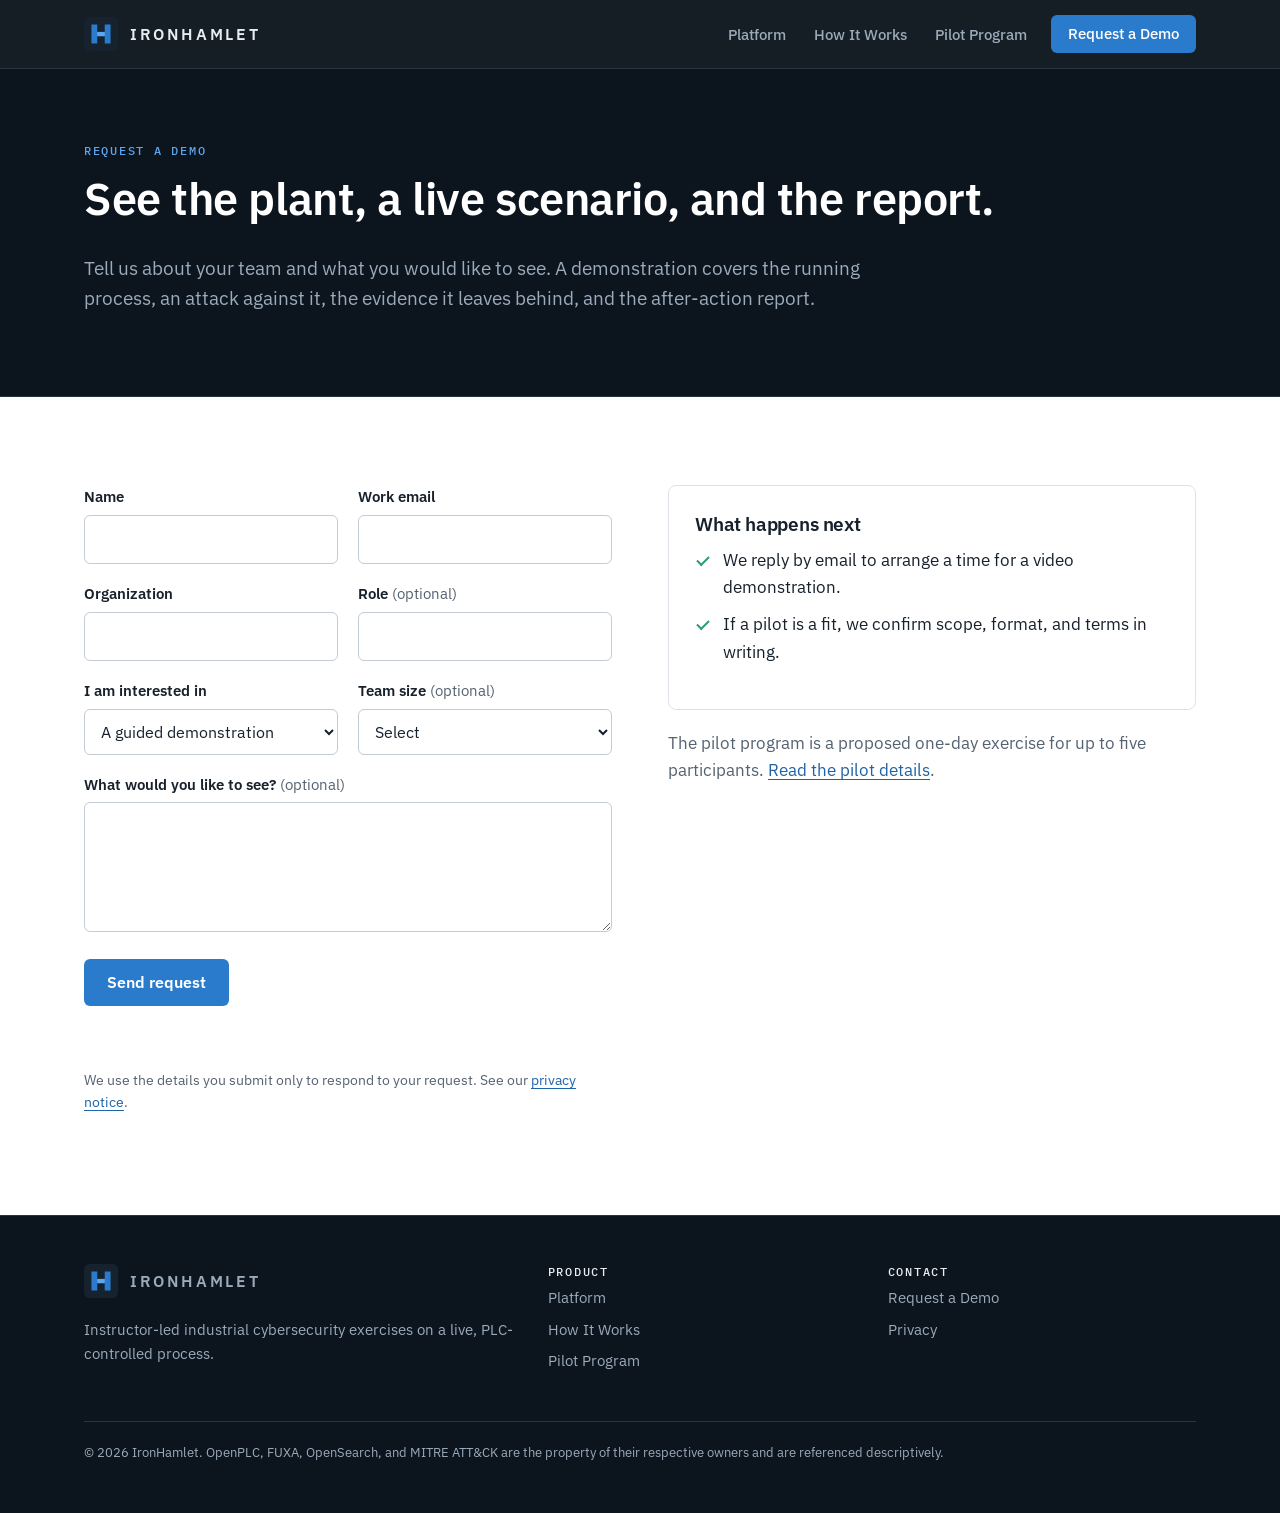
==== contact/index.html @ 6c57e278 "Initial IronHamlet marketing site Static, responsive site for ironhamlet.com: homepage, platform, pi" ====
<!doctype html>
<html lang="en">
<head>
  <meta charset="utf-8">
  <meta name="viewport" content="width=device-width, initial-scale=1">
  <title>Request a Demo | IronHamlet</title>
  <meta name="description" content="Request a guided demonstration of IronHamlet, or ask about the one-day industrial cybersecurity pilot program.">
  <link rel="canonical" href="https://ironhamlet.com/contact/">
  <meta name="theme-color" content="#0c141d">
  <meta property="og:type" content="website">
  <meta property="og:site_name" content="IronHamlet">
  <meta property="og:title" content="Request a Demo | IronHamlet">
  <meta property="og:description" content="Request a guided demonstration of IronHamlet, or ask about the one-day industrial cybersecurity pilot program.">
  <meta property="og:url" content="https://ironhamlet.com/contact/">
  <meta property="og:image" content="https://ironhamlet.com/assets/img/og-image.png">
  <meta property="og:image:width" content="1200">
  <meta property="og:image:height" content="630">
  <meta property="og:image:alt" content="IronHamlet: industrial cybersecurity exercises on a live plant">
  <meta name="twitter:card" content="summary_large_image">
  <meta name="twitter:title" content="Request a Demo | IronHamlet">
  <meta name="twitter:description" content="Request a guided demonstration of IronHamlet, or ask about the one-day industrial cybersecurity pilot program.">
  <meta name="twitter:image" content="https://ironhamlet.com/assets/img/og-image.png">
  <link rel="icon" href="/assets/img/mark.svg" type="image/svg+xml">
  <link rel="apple-touch-icon" href="/assets/img/apple-touch-icon.png">
  <link rel="preconnect" href="https://fonts.googleapis.com">
  <link rel="preconnect" href="https://fonts.gstatic.com" crossorigin>
  <link href="https://fonts.googleapis.com/css2?family=IBM+Plex+Mono:wght@500&family=IBM+Plex+Sans:wght@400;500;600&display=swap" rel="stylesheet">
  <link rel="stylesheet" href="/assets/css/site.css">
</head>
<body>
  <a class="skip-link" href="#main">Skip to content</a>

  <header class="site-header">
    <div class="container">
      <a class="brand" href="/" aria-label="IronHamlet home">
        <svg viewBox="0 0 64 64" aria-hidden="true"><rect width="64" height="64" rx="10" fill="#16222e"/><path d="M14 14h11v14h14V14h11v36H39V36H25v14H14z" fill="#2b7bcc"/><path d="M25 28h14v8H25z" fill="#5ea6ee"/></svg>
        <span class="brand-name">IRONHAMLET</span>
      </a>
      <button class="nav-toggle" type="button" aria-expanded="false" aria-controls="site-nav">Menu</button>
      <nav id="site-nav" class="nav" aria-label="Primary">
        <a href="/platform/">Platform</a>
        <a href="/#how-it-works">How It Works</a>
        <a href="/pilot/">Pilot Program</a>
        <a class="btn btn-primary" href="/contact/">Request a Demo</a>
      </nav>
    </div>
  </header>

  <main id="main">
    <section class="page-hero">
      <div class="container">
        <p class="eyebrow">Request a demo</p>
        <h1>See the plant, a live scenario, and the report.</h1>
        <p class="lead">Tell us about your team and what you would like to see. A demonstration covers the running process, an attack against it, the evidence it leaves behind, and the after-action report.</p>
      </div>
    </section>

    <section>
      <div class="container split" style="align-items:start">
        <form id="demo-form" class="form" data-endpoint="" data-mailto="" novalidate>
          <div class="field">
            <label for="f-name">Name</label>
            <input id="f-name" name="name" type="text" autocomplete="name" required maxlength="120">
          </div>
          <div class="field">
            <label for="f-email">Work email</label>
            <input id="f-email" name="email" type="email" autocomplete="email" required maxlength="160">
          </div>
          <div class="field">
            <label for="f-org">Organization</label>
            <input id="f-org" name="organization" type="text" autocomplete="organization" required maxlength="160">
          </div>
          <div class="field">
            <label for="f-role">Role <span class="opt">(optional)</span></label>
            <input id="f-role" name="role" type="text" autocomplete="organization-title" maxlength="120">
          </div>
          <div class="field">
            <label for="f-interest">I am interested in</label>
            <select id="f-interest" name="interest" required>
              <option value="Demonstration">A guided demonstration</option>
              <option value="Pilot">The one-day pilot program</option>
              <option value="Other">Something else</option>
            </select>
          </div>
          <div class="field">
            <label for="f-size">Team size <span class="opt">(optional)</span></label>
            <select id="f-size" name="team_size">
              <option value="">Select</option>
              <option>1 to 5</option>
              <option>6 to 15</option>
              <option>16 or more</option>
            </select>
          </div>
          <div class="field full">
            <label for="f-msg">What would you like to see? <span class="opt">(optional)</span></label>
            <textarea id="f-msg" name="message" maxlength="3000"></textarea>
          </div>
          <div class="hp" aria-hidden="true">
            <label for="f-gotcha">Leave this field empty</label>
            <input id="f-gotcha" name="_gotcha" type="text" tabindex="-1" autocomplete="off">
          </div>
          <input type="hidden" name="_subject" value="IronHamlet demo request">
          <div class="full">
            <button class="btn btn-primary" type="submit">Send request</button>
          </div>
          <p id="form-status" class="form-status" role="status" aria-live="polite"></p>
          <p class="fineprint full">We use the details you submit only to respond to your request. See our <a href="/privacy/">privacy notice</a>.</p>
        </form>

        <div>
          <div class="card">
            <h3>What happens next</h3>
            <ul class="checks" style="margin-top:12px">
              <li>We reply by email to arrange a time for a video demonstration.</li>
              <li>If a pilot is a fit, we confirm scope, format, and terms in writing.</li>
            </ul>
          </div>
          <p class="muted" style="margin-top:20px">The pilot program is a proposed one-day exercise for up to five participants. <a href="/pilot/">Read the pilot details</a>.</p>
        </div>
      </div>
    </section>
  </main>

  <footer class="site-footer">
    <div class="container">
      <div>
        <a class="brand" href="/" aria-label="IronHamlet home">
          <svg viewBox="0 0 64 64" aria-hidden="true"><rect width="64" height="64" rx="10" fill="#16222e"/><path d="M14 14h11v14h14V14h11v36H39V36H25v14H14z" fill="#2b7bcc"/><path d="M25 28h14v8H25z" fill="#5ea6ee"/></svg>
          <span class="brand-name">IRONHAMLET</span>
        </a>
        <p style="margin-top:14px">Instructor-led industrial cybersecurity exercises on a live, PLC-controlled process.</p>
      </div>
      <div>
        <h4>Product</h4>
        <ul>
          <li><a href="/platform/">Platform</a></li>
          <li><a href="/#how-it-works">How It Works</a></li>
          <li><a href="/pilot/">Pilot Program</a></li>
        </ul>
      </div>
      <div>
        <h4>Contact</h4>
        <ul>
          <li><a href="/contact/">Request a Demo</a></li>
          <li><a href="/privacy/">Privacy</a></li>
        </ul>
      </div>
      <p class="legal">&copy; <span id="year">2026</span> IronHamlet. OpenPLC, FUXA, OpenSearch, and MITRE ATT&amp;CK are the property of their respective owners and are referenced descriptively.</p>
    </div>
  </footer>
  <script src="/assets/js/site.js" defer></script>
</body>
</html>
---- assets/css/site.css ----
/* IronHamlet marketing site — single stylesheet, no build step. */

:root {
  --ink: #0c141d;
  --ink-2: #121d29;
  --ink-3: #1a2734;
  --line-dark: #253545;
  --paper: #ffffff;
  --paper-2: #f4f6f8;
  --line: #dde3e9;
  --text: #17212c;
  --text-muted: #556270;
  --text-on-dark: #e8edf2;
  --muted-on-dark: #9aabbb;
  --accent: #2b7bcc;
  --accent-strong: #1f63a8;
  --accent-on-dark: #5ea6ee;
  --signal: #e2a72e;
  --ok: #2f9e6e;
  --alarm: #d4543f;
  --radius: 6px;
  --max: 1160px;
  --font: "IBM Plex Sans", system-ui, -apple-system, "Segoe UI", Roboto, sans-serif;
  --mono: "IBM Plex Mono", ui-monospace, "SFMono-Regular", Consolas, monospace;
}

*, *::before, *::after { box-sizing: border-box; }

html { -webkit-text-size-adjust: 100%; scroll-behavior: smooth; }
@media (prefers-reduced-motion: reduce) { html { scroll-behavior: auto; } }

body {
  margin: 0;
  font-family: var(--font);
  font-size: 17px;
  line-height: 1.6;
  color: var(--text);
  background: var(--paper);
}

img, svg { max-width: 100%; height: auto; display: block; }

a { color: var(--accent-strong); text-underline-offset: 3px; }
a:hover { color: var(--accent); }

:focus-visible { outline: 3px solid var(--signal); outline-offset: 2px; }

h1, h2, h3, h4 { line-height: 1.2; margin: 0 0 .6em; font-weight: 600; letter-spacing: -0.01em; }
h1 { font-size: clamp(2.1rem, 4.6vw, 3.3rem); }
h2 { font-size: clamp(1.6rem, 3vw, 2.2rem); }
h3 { font-size: 1.2rem; }
p { margin: 0 0 1em; }

.container { width: 100%; max-width: var(--max); margin: 0 auto; padding: 0 24px; }
@media (max-width: 600px) { .container { padding: 0 16px; } }

.skip-link {
  position: absolute; left: -9999px; top: 8px; z-index: 100;
  background: var(--signal); color: var(--ink); padding: 8px 14px; border-radius: var(--radius);
  font-weight: 600; text-decoration: none;
}
.skip-link:focus { left: 8px; }

.eyebrow {
  font-family: var(--mono);
  font-size: .78rem;
  font-weight: 500;
  letter-spacing: .14em;
  text-transform: uppercase;
  color: var(--accent-strong);
  margin: 0 0 .9em;
}
.dark .eyebrow { color: var(--accent-on-dark); }

.lead { font-size: 1.18rem; color: var(--text-muted); max-width: 44em; }
.dark .lead { color: var(--muted-on-dark); }

/* ---------- Header ---------- */
.site-header {
  position: sticky; top: 0; z-index: 50;
  background: rgba(12, 20, 29, .96);
  backdrop-filter: saturate(140%) blur(6px);
  border-bottom: 1px solid var(--line-dark);
}
.site-header .container { display: flex; align-items: center; justify-content: space-between; min-height: 68px; gap: 16px; }
.brand { display: inline-flex; align-items: center; gap: 12px; color: var(--text-on-dark); text-decoration: none; }
.brand:hover { color: #fff; }
.brand svg { width: 34px; height: 34px; flex: none; }
.brand-name { font-weight: 600; letter-spacing: .16em; font-size: 1.02rem; }

.nav { display: flex; align-items: center; gap: 4px; }
.nav a {
  color: var(--muted-on-dark); text-decoration: none; font-size: .95rem; font-weight: 500;
  padding: 8px 12px; border-radius: var(--radius);
}
.nav a:hover, .nav a[aria-current="page"] { color: #fff; }
.nav a[aria-current="page"] { box-shadow: inset 0 -2px 0 var(--accent-on-dark); border-radius: 0; }
.nav .btn { margin-left: 8px; }

.nav-toggle {
  display: none; background: none; border: 1px solid var(--line-dark); color: var(--text-on-dark);
  border-radius: var(--radius); padding: 8px 10px; font: inherit; font-size: .9rem; cursor: pointer;
}

@media (max-width: 860px) {
  .nav-toggle { display: inline-flex; align-items: center; gap: 8px; }
  .nav {
    display: none; position: absolute; left: 0; right: 0; top: 68px;
    flex-direction: column; align-items: stretch; gap: 0;
    background: var(--ink); border-bottom: 1px solid var(--line-dark); padding: 8px 16px 16px;
  }
  .nav.open { display: flex; }
  .nav a { padding: 12px 4px; border-bottom: 1px solid var(--line-dark); }
  .nav a[aria-current="page"] { box-shadow: none; color: var(--accent-on-dark); }
  .nav .btn { margin: 14px 0 0; text-align: center; border-bottom: 0; }
}

/* ---------- Buttons ---------- */
.btn {
  display: inline-block; font-weight: 600; font-size: 1rem; text-decoration: none; line-height: 1.2;
  padding: 13px 22px; border-radius: var(--radius); border: 1px solid transparent; cursor: pointer;
  font-family: inherit; transition: background-color .15s, border-color .15s, color .15s;
}
.btn-primary { background: var(--accent); color: #fff; }
.btn-primary:hover { background: var(--accent-strong); color: #fff; }
.btn-secondary { background: transparent; color: var(--accent-strong); border-color: var(--accent); }
.btn-secondary:hover { background: rgba(43, 123, 204, .08); }
.dark .btn-secondary { color: var(--text-on-dark); border-color: #3c5266; }
.dark .btn-secondary:hover { border-color: var(--accent-on-dark); background: rgba(94, 166, 238, .08); color: #fff; }
.nav .btn { padding: 9px 16px; font-size: .92rem; color: #fff; }
.btn-row { display: flex; flex-wrap: wrap; gap: 12px; margin-top: 28px; }

/* ---------- Sections ---------- */
section { padding: 88px 0; }
@media (max-width: 600px) { section { padding: 60px 0; } }
.alt { background: var(--paper-2); border-top: 1px solid var(--line); border-bottom: 1px solid var(--line); }
.dark { background: var(--ink); color: var(--text-on-dark); }
.section-head { max-width: 760px; margin-bottom: 44px; }

/* ---------- Hero ---------- */
.hero {
  position: relative; overflow: hidden; padding: 96px 0 88px;
  background:
    linear-gradient(rgba(12,20,29,.0), rgba(12,20,29,.0)),
    repeating-linear-gradient(0deg, rgba(255,255,255,.028) 0 1px, transparent 1px 44px),
    repeating-linear-gradient(90deg, rgba(255,255,255,.028) 0 1px, transparent 1px 44px),
    var(--ink);
}
.hero-grid { display: grid; grid-template-columns: 1.05fr .95fr; gap: 56px; align-items: center; }
.hero h1 { color: #fff; }
.hero .lead { margin-bottom: 0; }
@media (max-width: 960px) { .hero-grid { grid-template-columns: 1fr; gap: 44px; } }
@media (max-width: 600px) { .hero { padding: 60px 0 56px; } }

.page-hero { padding: 72px 0 64px; background: var(--ink); color: var(--text-on-dark); border-bottom: 1px solid var(--line-dark); }
.page-hero h1 { color: #fff; font-size: clamp(1.9rem, 4vw, 2.8rem); }

/* ---------- Schematic figure ---------- */
.schematic {
  margin: 0;
  background: var(--ink-2); border: 1px solid var(--line-dark); border-radius: 10px; padding: 18px;
  box-shadow: 0 30px 60px rgba(0,0,0,.35);
}
.schematic figcaption { font-size: .8rem; color: var(--muted-on-dark); margin-top: 10px; font-family: var(--mono); letter-spacing: .04em; }

/* ---------- Cards & grids ---------- */
.grid-3 { display: grid; grid-template-columns: repeat(3, 1fr); gap: 24px; }
.grid-2 { display: grid; grid-template-columns: repeat(2, 1fr); gap: 24px; }
.grid-4 { display: grid; grid-template-columns: repeat(4, 1fr); gap: 20px; }
@media (max-width: 960px) { .grid-4 { grid-template-columns: repeat(2, 1fr); } .grid-3 { grid-template-columns: 1fr 1fr; } }
@media (max-width: 680px) { .grid-4, .grid-3, .grid-2 { grid-template-columns: 1fr; } }

.card {
  background: var(--paper); border: 1px solid var(--line); border-radius: 8px; padding: 26px;
}
.card h3 { margin-bottom: .45em; }
.card p:last-child { margin-bottom: 0; }
.card p { color: var(--text-muted); font-size: .98rem; }
.dark .card { background: var(--ink-2); border-color: var(--line-dark); }
.dark .card p { color: var(--muted-on-dark); }
.dark .card h3 { color: #fff; }

.icon {
  width: 40px; height: 40px; border-radius: 8px; display: grid; place-items: center;
  background: rgba(43,123,204,.1); color: var(--accent-strong); margin-bottom: 16px;
}
.icon svg { width: 22px; height: 22px; }
.dark .icon { background: rgba(94,166,238,.12); color: var(--accent-on-dark); }

.tag {
  display: inline-block; font-family: var(--mono); font-size: .72rem; letter-spacing: .1em; text-transform: uppercase;
  padding: 3px 9px; border-radius: 999px; border: 1px solid currentColor; margin-bottom: 14px;
}
.tag-alarm { color: var(--alarm); }
.tag-signal { color: #b07f17; }
.dark .tag-signal { color: var(--signal); }

.scenario { border-top: 3px solid var(--accent); }
.scenario.view { border-top-color: var(--signal); }
.scenario .lesson { font-size: .95rem; color: var(--text); border-top: 1px solid var(--line); padding-top: 14px; margin-top: 16px; }
.scenario .lesson strong { font-family: var(--mono); font-size: .76rem; letter-spacing: .1em; text-transform: uppercase; color: var(--text-muted); display: block; margin-bottom: 4px; }

/* ---------- Steps ---------- */
.steps { list-style: none; margin: 0; padding: 0; display: grid; grid-template-columns: repeat(5, 1fr); gap: 18px; counter-reset: step; }
.steps li { position: relative; padding-top: 52px; }
.steps li::before {
  counter-increment: step; content: counter(step, decimal-leading-zero);
  position: absolute; top: 0; left: 0; font-family: var(--mono); font-weight: 500; font-size: .95rem;
  color: var(--accent-strong); border: 1px solid var(--accent); border-radius: 999px; width: 38px; height: 38px;
  display: grid; place-items: center; background: var(--paper);
}
.steps li::after { content: ""; position: absolute; top: 19px; left: 46px; right: -10px; height: 1px; background: var(--line); }
.steps li:last-child::after { display: none; }
.steps h3 { font-size: 1.05rem; }
.steps p { font-size: .95rem; color: var(--text-muted); margin: 0; }
@media (max-width: 960px) {
  .steps { grid-template-columns: 1fr; gap: 26px; }
  .steps li { padding: 0 0 0 58px; min-height: 38px; }
  .steps li::after { top: 46px; left: 19px; right: auto; width: 1px; height: calc(100% - 30px); }
}

/* ---------- Feature list ---------- */
.feature { display: grid; grid-template-columns: 40px 1fr; gap: 18px; padding: 26px 0; border-top: 1px solid var(--line); }
.feature:first-child { border-top: 0; padding-top: 0; }
.feature .icon { margin: 0; }
.feature h3 { margin-bottom: .35em; }
.feature p { color: var(--text-muted); margin: 0; }
.feature .benefit { color: var(--text); margin-top: 8px; font-size: .96rem; }
.feature .benefit b { font-weight: 600; }

/* ---------- Screenshot frame ---------- */
.shot { margin: 0; }
.shot .frame { border: 1px solid var(--line); border-radius: 10px; overflow: hidden; background: var(--ink); box-shadow: 0 18px 40px rgba(12,20,29,.14); }
.shot .bar { height: 30px; background: #1d2a37; display: flex; align-items: center; gap: 6px; padding: 0 12px; }
.shot .bar span { width: 9px; height: 9px; border-radius: 50%; background: #3a4c5e; }
.shot figcaption { font-size: .9rem; color: var(--text-muted); margin-top: 12px; }

.split { display: grid; grid-template-columns: 1fr 1fr; gap: 56px; align-items: center; }
@media (max-width: 900px) { .split { grid-template-columns: 1fr; gap: 36px; } }

ul.checks { list-style: none; padding: 0; margin: 0 0 1em; }
ul.checks li { position: relative; padding-left: 28px; margin-bottom: 10px; }
ul.checks li::before {
  content: ""; position: absolute; left: 2px; top: .5em; width: 12px; height: 7px;
  border-left: 2px solid var(--ok); border-bottom: 2px solid var(--ok); transform: rotate(-45deg);
}
.dark ul.checks li { color: var(--text-on-dark); }

/* ---------- Pilot ---------- */
.facts { display: grid; grid-template-columns: repeat(4, 1fr); gap: 1px; background: var(--line-dark); border: 1px solid var(--line-dark); border-radius: 8px; overflow: hidden; }
.facts div { background: var(--ink-2); padding: 22px 20px; }
.facts dt { font-family: var(--mono); font-size: .72rem; letter-spacing: .12em; text-transform: uppercase; color: var(--muted-on-dark); margin-bottom: 6px; }
.facts dd { margin: 0; font-size: 1.35rem; font-weight: 600; color: #fff; }
@media (max-width: 760px) { .facts { grid-template-columns: 1fr 1fr; } }

.note {
  border-left: 3px solid var(--signal); background: rgba(226,167,46,.08); padding: 14px 18px; border-radius: 0 6px 6px 0;
  font-size: .95rem; color: var(--text);
}
.dark .note { color: var(--text-on-dark); background: rgba(226,167,46,.1); }

table.schedule { width: 100%; border-collapse: collapse; font-size: .96rem; }
table.schedule th, table.schedule td { text-align: left; padding: 12px 14px; border-bottom: 1px solid var(--line); vertical-align: top; }
table.schedule th { font-family: var(--mono); font-size: .74rem; letter-spacing: .1em; text-transform: uppercase; color: var(--text-muted); font-weight: 500; }
table.schedule td:first-child { font-family: var(--mono); font-size: .88rem; white-space: nowrap; color: var(--text-muted); }
table.schedule td:nth-child(2) { font-weight: 600; white-space: nowrap; }
.table-wrap { overflow-x: auto; border: 1px solid var(--line); border-radius: 8px; background: var(--paper); }
@media (max-width: 640px) {
  table.schedule thead { display: none; }
  table.schedule tr { display: block; padding: 12px 14px; border-bottom: 1px solid var(--line); }
  table.schedule td { display: block; padding: 2px 0; border: 0; white-space: normal !important; }
}

details.faq { border-top: 1px solid var(--line); padding: 18px 0; }
details.faq:last-of-type { border-bottom: 1px solid var(--line); }
details.faq summary { cursor: pointer; font-weight: 600; list-style: none; display: flex; justify-content: space-between; gap: 16px; }
details.faq summary::-webkit-details-marker { display: none; }
details.faq summary::after { content: "+"; font-family: var(--mono); color: var(--accent-strong); font-size: 1.2rem; line-height: 1; }
details.faq[open] summary::after { content: "\2212"; }
details.faq p { color: var(--text-muted); margin: 12px 0 0; }

/* ---------- CTA band ---------- */
.cta-band { background: linear-gradient(135deg, #12304d, var(--ink) 70%); color: var(--text-on-dark); padding: 72px 0; }
.cta-band .container { display: flex; align-items: center; justify-content: space-between; gap: 32px; flex-wrap: wrap; }
.cta-band h2 { color: #fff; margin-bottom: .3em; }
.cta-band p { color: var(--muted-on-dark); margin: 0; max-width: 40em; }

/* ---------- Forms ---------- */
.form { display: grid; grid-template-columns: 1fr 1fr; gap: 18px 20px; }
.form .full { grid-column: 1 / -1; }
@media (max-width: 640px) { .form { grid-template-columns: 1fr; } }
.field label { display: block; font-weight: 600; font-size: .92rem; margin-bottom: 6px; }
.field .opt { font-weight: 400; color: var(--text-muted); }
.field input, .field select, .field textarea {
  width: 100%; font: inherit; font-size: 1rem; color: var(--text); background: #fff;
  border: 1px solid #c3ccd5; border-radius: var(--radius); padding: 11px 12px;
}
.field textarea { min-height: 130px; resize: vertical; }
.field input:focus, .field select:focus, .field textarea:focus { outline: 2px solid var(--accent); outline-offset: 0; border-color: var(--accent); }
.hp { position: absolute !important; left: -10000px !important; width: 1px; height: 1px; overflow: hidden; }
.form-status { grid-column: 1 / -1; margin: 0; font-weight: 500; min-height: 1.6em; }
.form-status.ok { color: var(--ok); }
.form-status.err { color: var(--alarm); }
.fineprint { font-size: .86rem; color: var(--text-muted); }

/* ---------- Footer ---------- */
.site-footer { background: var(--ink); color: var(--muted-on-dark); padding: 48px 0 36px; font-size: .92rem; border-top: 1px solid var(--line-dark); }
.site-footer .container { display: grid; grid-template-columns: 1.4fr 1fr 1fr; gap: 32px; }
.site-footer h4 { color: var(--text-on-dark); font-size: .78rem; font-family: var(--mono); letter-spacing: .14em; text-transform: uppercase; font-weight: 500; }
.site-footer ul { list-style: none; padding: 0; margin: 0; }
.site-footer li { margin-bottom: 8px; }
.site-footer a { color: var(--muted-on-dark); text-decoration: none; }
.site-footer a:hover { color: #fff; }
.site-footer .legal { grid-column: 1 / -1; border-top: 1px solid var(--line-dark); padding-top: 20px; margin-top: 8px; font-size: .84rem; }
@media (max-width: 760px) { .site-footer .container { grid-template-columns: 1fr; } }

.muted { color: var(--text-muted); }
.center { text-align: center; }
.mt-0 { margin-top: 0; }
.mb-0 { margin-bottom: 0; }

.page-hero .lead { color: var(--muted-on-dark); }
.page-hero .eyebrow { color: var(--accent-on-dark); }
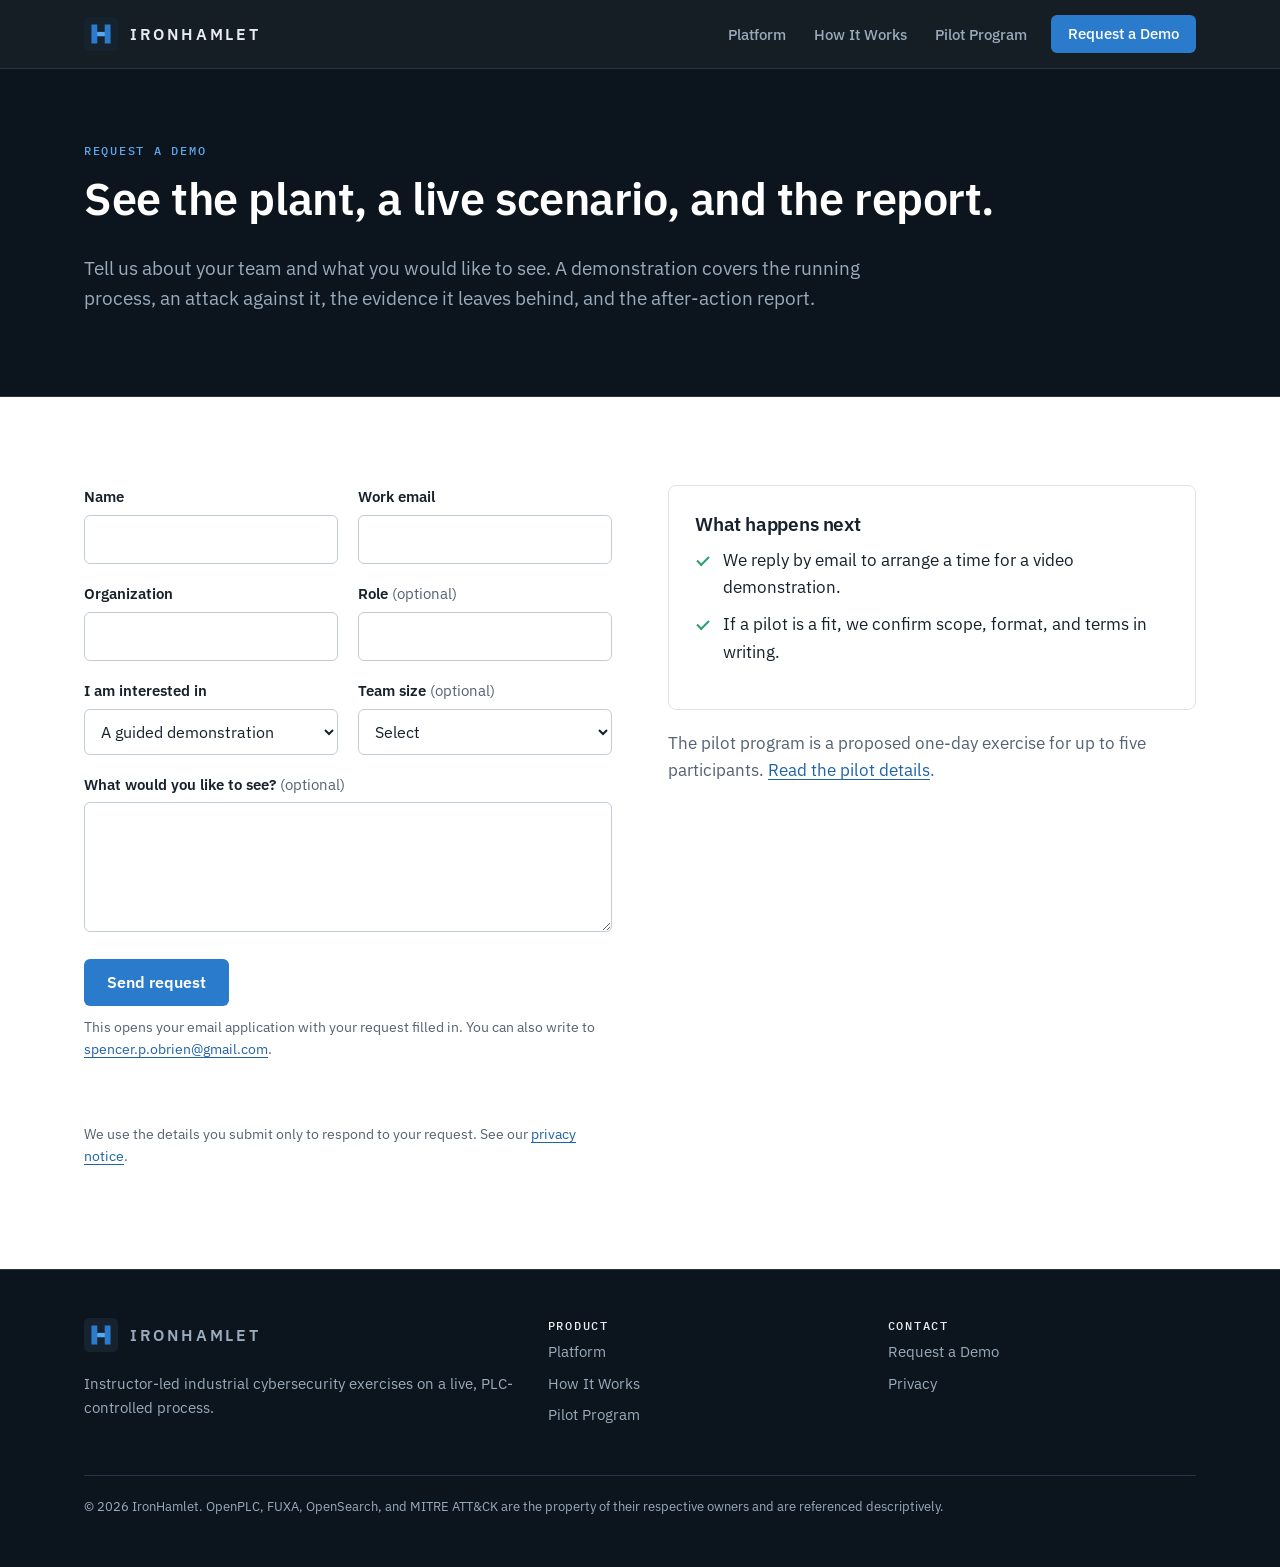
==== commit 3622d8ed: "Contact: deliver demo requests by email (mailto) pending a hosted form backend Approved by Spencer 2" ====
--- a/contact/index.html
+++ b/contact/index.html
@@ -20,28 +20,28 @@
   <meta name="twitter:title" content="Request a Demo | IronHamlet">
   <meta name="twitter:description" content="Request a guided demonstration of IronHamlet, or ask about the one-day industrial cybersecurity pilot program.">
   <meta name="twitter:image" content="https://ironhamlet.com/assets/img/og-image.png">
-  <link rel="icon" href="/assets/img/mark.svg" type="image/svg+xml">
-  <link rel="apple-touch-icon" href="/assets/img/apple-touch-icon.png">
+  <link rel="icon" href="../assets/img/mark.svg" type="image/svg+xml">
+  <link rel="apple-touch-icon" href="../assets/img/apple-touch-icon.png">
   <link rel="preconnect" href="https://fonts.googleapis.com">
   <link rel="preconnect" href="https://fonts.gstatic.com" crossorigin>
   <link href="https://fonts.googleapis.com/css2?family=IBM+Plex+Mono:wght@500&family=IBM+Plex+Sans:wght@400;500;600&display=swap" rel="stylesheet">
-  <link rel="stylesheet" href="/assets/css/site.css">
+  <link rel="stylesheet" href="../assets/css/site.css">
 </head>
 <body>
   <a class="skip-link" href="#main">Skip to content</a>
 
   <header class="site-header">
     <div class="container">
-      <a class="brand" href="/" aria-label="IronHamlet home">
+      <a class="brand" href="../" aria-label="IronHamlet home">
         <svg viewBox="0 0 64 64" aria-hidden="true"><rect width="64" height="64" rx="10" fill="#16222e"/><path d="M14 14h11v14h14V14h11v36H39V36H25v14H14z" fill="#2b7bcc"/><path d="M25 28h14v8H25z" fill="#5ea6ee"/></svg>
         <span class="brand-name">IRONHAMLET</span>
       </a>
       <button class="nav-toggle" type="button" aria-expanded="false" aria-controls="site-nav">Menu</button>
       <nav id="site-nav" class="nav" aria-label="Primary">
-        <a href="/platform/">Platform</a>
-        <a href="/#how-it-works">How It Works</a>
-        <a href="/pilot/">Pilot Program</a>
-        <a class="btn btn-primary" href="/contact/">Request a Demo</a>
+        <a href="../platform/">Platform</a>
+        <a href="../#how-it-works">How It Works</a>
+        <a href="../pilot/">Pilot Program</a>
+        <a class="btn btn-primary" href="../contact/">Request a Demo</a>
       </nav>
     </div>
   </header>
@@ -57,7 +57,7 @@
 
     <section>
       <div class="container split" style="align-items:start">
-        <form id="demo-form" class="form" data-endpoint="" data-mailto="" novalidate>
+        <form id="demo-form" class="form" data-endpoint="" data-mailto="spencer.p.obrien@gmail.com" novalidate>
           <div class="field">
             <label for="f-name">Name</label>
             <input id="f-name" name="name" type="text" autocomplete="name" required maxlength="120">
@@ -102,9 +102,10 @@
           <input type="hidden" name="_subject" value="IronHamlet demo request">
           <div class="full">
             <button class="btn btn-primary" type="submit">Send request</button>
+            <p class="fineprint" style="margin:10px 0 0">This opens your email application with your request filled in. You can also write to <a href="mailto:spencer.p.obrien@gmail.com">spencer.p.obrien@gmail.com</a>.</p>
           </div>
           <p id="form-status" class="form-status" role="status" aria-live="polite"></p>
-          <p class="fineprint full">We use the details you submit only to respond to your request. See our <a href="/privacy/">privacy notice</a>.</p>
+          <p class="fineprint full">We use the details you submit only to respond to your request. See our <a href="../privacy/">privacy notice</a>.</p>
         </form>
 
         <div>
@@ -115,7 +116,7 @@
               <li>If a pilot is a fit, we confirm scope, format, and terms in writing.</li>
             </ul>
           </div>
-          <p class="muted" style="margin-top:20px">The pilot program is a proposed one-day exercise for up to five participants. <a href="/pilot/">Read the pilot details</a>.</p>
+          <p class="muted" style="margin-top:20px">The pilot program is a proposed one-day exercise for up to five participants. <a href="../pilot/">Read the pilot details</a>.</p>
         </div>
       </div>
     </section>
@@ -124,7 +125,7 @@
   <footer class="site-footer">
     <div class="container">
       <div>
-        <a class="brand" href="/" aria-label="IronHamlet home">
+        <a class="brand" href="../" aria-label="IronHamlet home">
           <svg viewBox="0 0 64 64" aria-hidden="true"><rect width="64" height="64" rx="10" fill="#16222e"/><path d="M14 14h11v14h14V14h11v36H39V36H25v14H14z" fill="#2b7bcc"/><path d="M25 28h14v8H25z" fill="#5ea6ee"/></svg>
           <span class="brand-name">IRONHAMLET</span>
         </a>
@@ -133,21 +134,21 @@
       <div>
         <h4>Product</h4>
         <ul>
-          <li><a href="/platform/">Platform</a></li>
-          <li><a href="/#how-it-works">How It Works</a></li>
-          <li><a href="/pilot/">Pilot Program</a></li>
+          <li><a href="../platform/">Platform</a></li>
+          <li><a href="../#how-it-works">How It Works</a></li>
+          <li><a href="../pilot/">Pilot Program</a></li>
         </ul>
       </div>
       <div>
         <h4>Contact</h4>
         <ul>
-          <li><a href="/contact/">Request a Demo</a></li>
-          <li><a href="/privacy/">Privacy</a></li>
+          <li><a href="../contact/">Request a Demo</a></li>
+          <li><a href="../privacy/">Privacy</a></li>
         </ul>
       </div>
       <p class="legal">&copy; <span id="year">2026</span> IronHamlet. OpenPLC, FUXA, OpenSearch, and MITRE ATT&amp;CK are the property of their respective owners and are referenced descriptively.</p>
     </div>
   </footer>
-  <script src="/assets/js/site.js" defer></script>
+  <script src="../assets/js/site.js" defer></script>
 </body>
 </html>
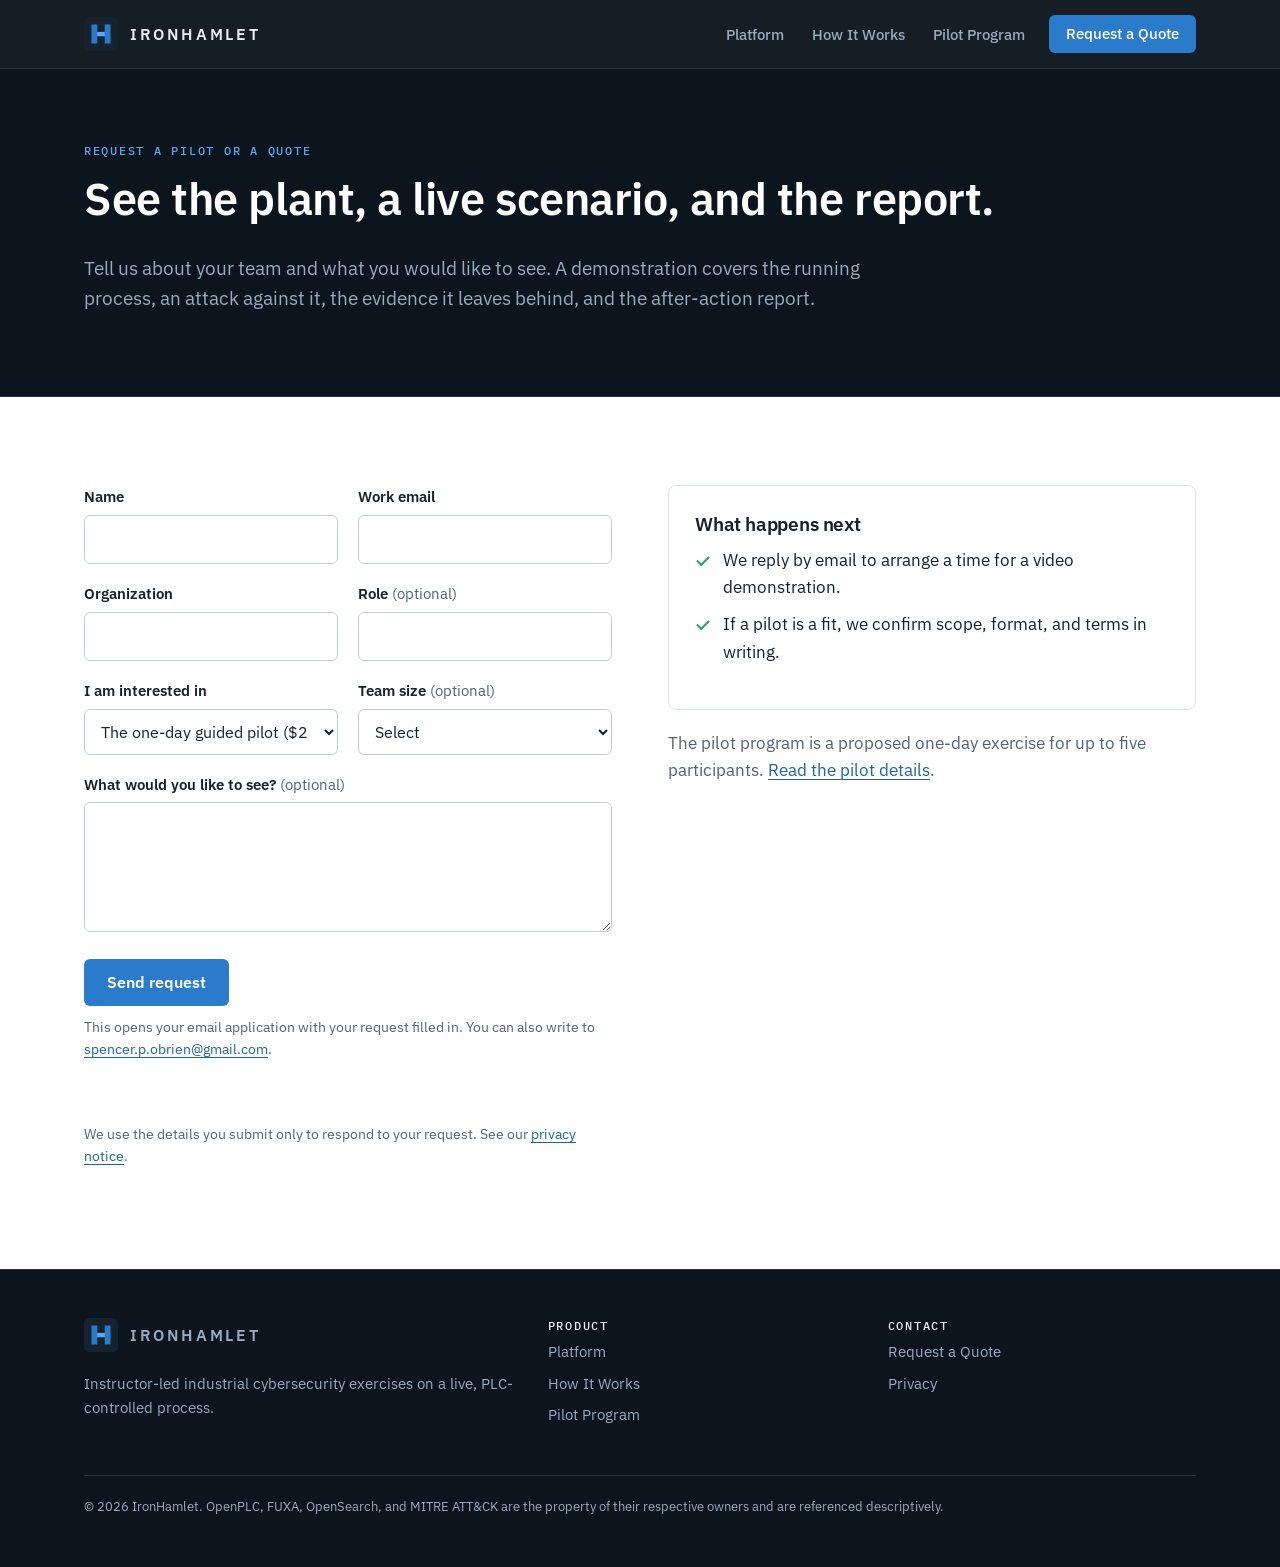
==== commit 2e99f264: "pricing: publish three training packages ($2,500 / $6,995 / $9,995+) + comparison table - Home: repl" ====
--- a/contact/index.html
+++ b/contact/index.html
@@ -41,7 +41,7 @@
         <a href="../platform/">Platform</a>
         <a href="../#how-it-works">How It Works</a>
         <a href="../pilot/">Pilot Program</a>
-        <a class="btn btn-primary" href="../contact/">Request a Demo</a>
+        <a class="btn btn-primary" href="../contact/">Request a Quote</a>
       </nav>
     </div>
   </header>
@@ -49,7 +49,7 @@
   <main id="main">
     <section class="page-hero">
       <div class="container">
-        <p class="eyebrow">Request a demo</p>
+        <p class="eyebrow">Request a pilot or a quote</p>
         <h1>See the plant, a live scenario, and the report.</h1>
         <p class="lead">Tell us about your team and what you would like to see. A demonstration covers the running process, an attack against it, the evidence it leaves behind, and the after-action report.</p>
       </div>
@@ -77,8 +77,11 @@
           <div class="field">
             <label for="f-interest">I am interested in</label>
             <select id="f-interest" name="interest" required>
+              <option value="Pilot">The one-day guided pilot ($2,500)</option>
+              <option value="Three-Day">The three-day cyber exercise ($6,995)</option>
+              <option value="Five-Day">The five-day full exercise (from $9,995)</option>
+              <option value="Quote">A quote for my team</option>
               <option value="Demonstration">A guided demonstration</option>
-              <option value="Pilot">The one-day pilot program</option>
               <option value="Other">Something else</option>
             </select>
           </div>
@@ -142,7 +145,7 @@
       <div>
         <h4>Contact</h4>
         <ul>
-          <li><a href="../contact/">Request a Demo</a></li>
+          <li><a href="../contact/">Request a Quote</a></li>
           <li><a href="../privacy/">Privacy</a></li>
         </ul>
       </div>
--- a/assets/css/site.css
+++ b/assets/css/site.css
@@ -321,3 +321,14 @@
 
 .page-hero .lead { color: var(--muted-on-dark); }
 .page-hero .eyebrow { color: var(--accent-on-dark); }
+
+/* Pricing / packages (2026-11-02) */
+.price { font-size: 1.55rem; color: var(--text); margin: .15em 0 .55em; }
+.price strong { color: var(--accent-strong); }
+.pricing-table { width: 100%; border-collapse: collapse; margin-top: 36px; font-size: .98rem; }
+.pricing-table th, .pricing-table td { text-align: left; padding: 12px 14px; border-bottom: 1px solid var(--line); }
+.pricing-table thead th { color: var(--text-muted); font-weight: 600; border-bottom: 2px solid var(--line); }
+.pricing-table tbody th { font-weight: 600; color: var(--text); }
+.pricing-table td { color: var(--text-muted); }
+@media (max-width: 680px) { .pricing-table { font-size: .9rem; } .pricing-table th, .pricing-table td { padding: 10px 8px; } }
+.sr-only { position: absolute; width: 1px; height: 1px; padding: 0; margin: -1px; overflow: hidden; clip: rect(0,0,0,0); white-space: nowrap; border: 0; }
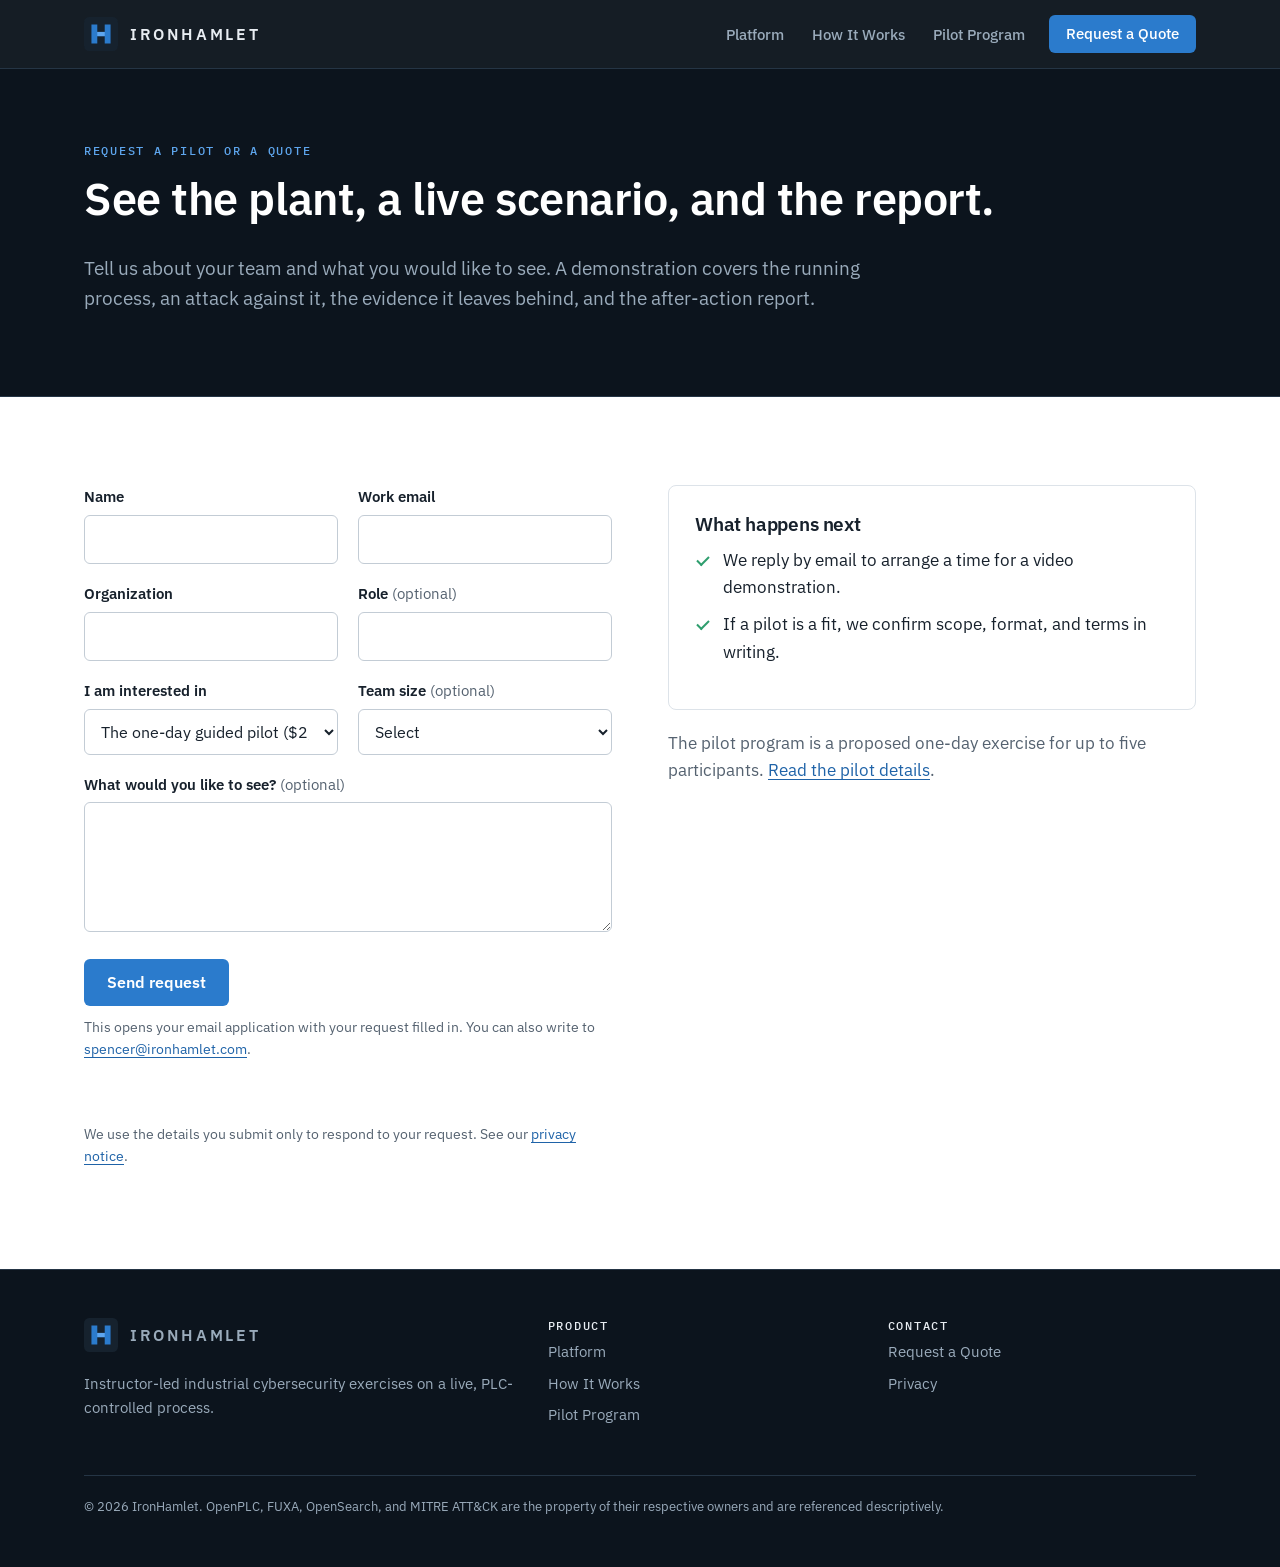
==== commit 0d97f4c6: "Contact: route pilot and quote inquiries to spencer@ironhamlet.com; align commercial CTA with Reques" ====
--- a/contact/index.html
+++ b/contact/index.html
@@ -57,7 +57,7 @@
 
     <section>
       <div class="container split" style="align-items:start">
-        <form id="demo-form" class="form" data-endpoint="" data-mailto="spencer.p.obrien@gmail.com" novalidate>
+        <form id="demo-form" class="form" data-endpoint="" data-mailto="spencer@ironhamlet.com" novalidate>
           <div class="field">
             <label for="f-name">Name</label>
             <input id="f-name" name="name" type="text" autocomplete="name" required maxlength="120">
@@ -105,7 +105,7 @@
           <input type="hidden" name="_subject" value="IronHamlet demo request">
           <div class="full">
             <button class="btn btn-primary" type="submit">Send request</button>
-            <p class="fineprint" style="margin:10px 0 0">This opens your email application with your request filled in. You can also write to <a href="mailto:spencer.p.obrien@gmail.com">spencer.p.obrien@gmail.com</a>.</p>
+            <p class="fineprint" style="margin:10px 0 0">This opens your email application with your request filled in. You can also write to <a href="mailto:spencer@ironhamlet.com">spencer@ironhamlet.com</a>.</p>
           </div>
           <p id="form-status" class="form-status" role="status" aria-live="polite"></p>
           <p class="fineprint full">We use the details you submit only to respond to your request. See our <a href="../privacy/">privacy notice</a>.</p>
--- a/assets/css/site.css
+++ b/assets/css/site.css
@@ -163,6 +163,18 @@
 }
 .schematic figcaption { font-size: .8rem; color: var(--muted-on-dark); margin-top: 10px; font-family: var(--mono); letter-spacing: .04em; }
 
+/* ---------- Video ---------- */
+.video-section .section-head { margin-left: auto; margin-right: auto; text-align: center; }
+.video-section .lead { margin-left: auto; margin-right: auto; }
+.video-section .btn-row { justify-content: center; }
+.video-frame { margin: 0 auto; max-width: 960px; }
+.video-frame video {
+  display: block; width: 100%; height: auto; aspect-ratio: 16 / 9;
+  background: var(--ink); border: 1px solid var(--line-dark); border-radius: 10px;
+  box-shadow: 0 18px 40px rgba(12,20,29,.18);
+}
+.video-frame figcaption { font-size: .9rem; color: var(--text-muted); margin-top: 12px; text-align: center; }
+
 /* ---------- Cards & grids ---------- */
 .grid-3 { display: grid; grid-template-columns: repeat(3, 1fr); gap: 24px; }
 .grid-2 { display: grid; grid-template-columns: repeat(2, 1fr); gap: 24px; }
